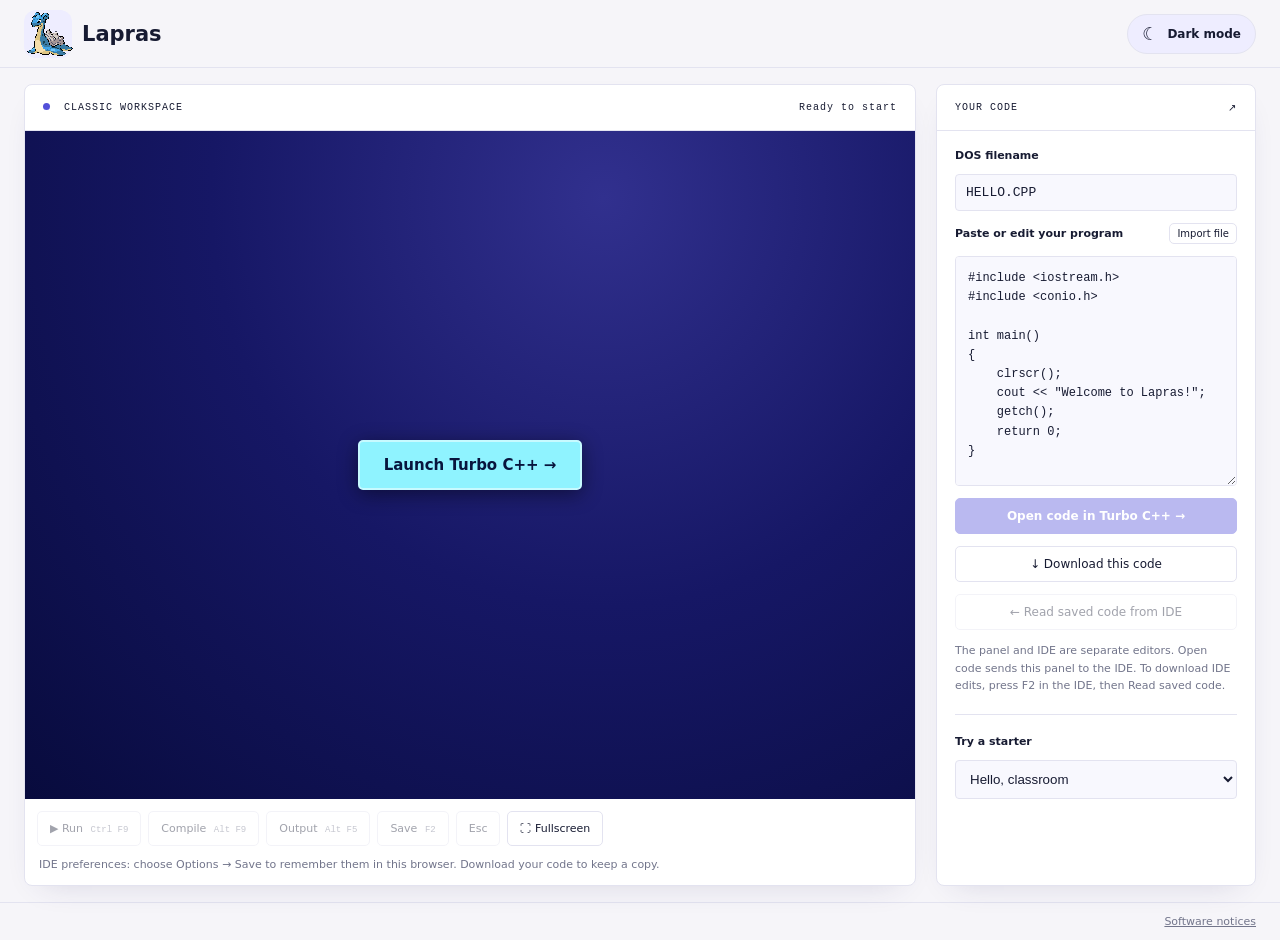
==== index.html @ 099b2145 "Initial Lapras app" ====
<!doctype html><html lang="en"><head><meta charset="utf-8"><meta name="viewport" content="width=device-width,initial-scale=1"><title>Lapras · C & C++ Lab</title><link rel="icon" type="image/png" href="assets/lapras.png"><meta name="color-scheme" content="light dark"><script>try{document.documentElement.dataset.theme=localStorage.getItem('turbo-classroom-theme')||(matchMedia('(prefers-color-scheme: dark)').matches?'dark':'light')}catch{document.documentElement.dataset.theme='light'}</script><link rel="stylesheet" href="lapras-ui-v9.css"></head><body>
<header><a class="brand" href="./"><span class="brand-sprite"><img src="assets/lapras.png" alt="Cute Lapras pixel sprite" width="80" height="80"></span><div>Lapras</div></a><button id="theme-toggle" class="theme-toggle" type="button" aria-label="Switch to dark theme" aria-pressed="false"><span id="theme-icon" aria-hidden="true">☾</span><span id="theme-label">Dark mode</span></button></header>
<main><div class="workspace"><section class="machine"><div class="panel-head"><span><i></i> CLASSIC WORKSPACE</span><span id="status" role="status">Ready to start</span></div><div id="screen"><canvas id="dos" tabindex="0" aria-label="Turbo C++ DOS workspace"></canvas><div id="launch"><button id="start" class="primary">Launch Turbo C++ →</button></div></div><div class="toolbar"><button data-keys="17,120" disabled>▶ Run <kbd>Ctrl F9</kbd></button><button data-keys="18,120" disabled>Compile <kbd>Alt F9</kbd></button><button data-keys="18,116" disabled>Output <kbd>Alt F5</kbd></button><button data-keys="113" disabled>Save <kbd>F2</kbd></button><button data-keys="27" disabled>Esc</button><button id="full">⛶ Fullscreen</button></div><div class="hint">IDE preferences: choose Options → Save to remember them in this browser. Download your code to keep a copy.</div></section>
<aside><div class="panel-head">YOUR CODE <span>↗</span></div><div class="aside-inner"><label for="filename">DOS filename</label><input id="filename" value="HELLO.CPP" maxlength="12" spellcheck="false"><div class="code-label"><label for="code">Paste or edit your program</label><button id="import">Import file</button></div><textarea id="code" spellcheck="false" aria-label="Program source code"></textarea><input id="file" type="file" accept=".c,.cpp,.h,.txt" hidden><button id="load" class="primary" disabled>Open code in Turbo C++ →</button><button id="download">↓ Download this code</button><button id="retrieve" disabled>← Read saved code from IDE</button><p class="note">The panel and IDE are separate editors. Open code sends this panel to the IDE. To download IDE edits, press F2 in the IDE, then Read saved code.</p><hr><label for="examples">Try a starter</label><select id="examples"><option value="hello">Hello, classroom</option><option value="input">Add two numbers</option><option value="graphics">Draw a circle · BGI</option></select></div></aside></div>
<p id="message" role="status"></p></main><footer><a href="notices.html">Software notices</a></footer><script src="js-dos.js"></script><script src="wdosbox.js"></script><script src="ide-settings.js?v=10"></script><script src="lapras-app-v11.js"></script></body></html>
---- lapras-ui-v9.css ----
:root{--ink:#18271f;--green:#275d45;--cream:#f3f4eb;--line:#d6ddcf}*{box-sizing:border-box}body{margin:0;background:var(--cream);color:var(--ink);font:15px system-ui,sans-serif}header{height:90px;border-bottom:1px solid var(--line);display:flex;align-items:center;justify-content:space-between;padding:0 5vw}.brand{display:flex;gap:14px;align-items:center;text-decoration:none;color:inherit;font-size:21px;font-weight:650}.brand b{background:var(--green);color:white;padding:10px;font:24px monospace}.brand b span{color:#d8ed89}small{display:block;font:10px monospace;letter-spacing:2px;margin-top:5px}.tag{font-size:12px;color:#697569}main{max-width:1500px;margin:auto;padding:40px 5vw}.intro{display:flex;justify-content:space-between;align-items:center;margin-bottom:32px}.eyebrow{font:11px monospace;letter-spacing:2px;color:var(--green)}h1{font-size:42px;letter-spacing:-1.8px;line-height:1.1;margin:15px 0}h1 span{color:#708170}.intro p:not(.eyebrow){color:#6c776b}.intro-note{display:grid;gap:12px;font:11px monospace;color:#7e897a;letter-spacing:2px}.workspace{display:grid;grid-template-columns:minmax(0,1fr) 320px;gap:20px}.machine,aside{border:1px solid var(--line);background:#fff;border-radius:8px;overflow:hidden}.panel-head{height:46px;padding:0 18px;display:flex;align-items:center;justify-content:space-between;font:10px monospace;letter-spacing:1px;border-bottom:1px solid var(--line)}i{display:inline-block;background:#70a579;width:7px;height:7px;border-radius:50%;margin-right:7px}#screen{position:relative;background:#000080;aspect-ratio:4/3;display:flex;align-items:center;justify-content:center}canvas{width:100%;height:100%;object-fit:contain;image-rendering:pixelated;outline:none}#launch{position:absolute;inset:0;display:flex;flex-direction:column;align-items:center;justify-content:center;background:linear-gradient(135deg,#000080,#111158);color:#fff;text-align:center}.retro{font:bold 54px monospace;color:#f2efa1;border:2px solid #a9aacb;padding:12px 24px;box-shadow:6px 6px #06063d}h2{font-size:22px;margin-top:26px}#launch p{color:#c4c6e1;font-size:13px;line-height:1.7;margin:0 15px 24px}button{font:12px system-ui;cursor:pointer;border:1px solid var(--line);border-radius:5px;padding:10px 12px;background:#fff;color:var(--ink)}button:hover{background:#edf2e7}button:disabled{opacity:.4;cursor:not-allowed}.primary{background:var(--green);color:#fff;border-color:var(--green);font-weight:600}.primary:hover{background:#174632}.toolbar{display:flex;flex-wrap:wrap;gap:7px;padding:12px}.toolbar button{font-size:11px}kbd{font:9px monospace;color:#7c8577;margin-left:4px}.hint{font-size:11px;color:#798273;padding:0 14px 14px}.aside-inner{padding:18px;display:grid;gap:12px}label{font-size:11px;font-weight:600}input,select{width:100%;padding:10px;border:1px solid var(--line);border-radius:4px;background:#fafbf6;color:var(--ink)}input{font:13px monospace}.code-label{display:flex;align-items:center;justify-content:space-between}.code-label button{padding:4px 7px;font-size:10px}textarea{resize:vertical;min-height:230px;width:100%;border:1px solid var(--line);background:#f7f9f2;padding:12px;font:12px/1.6 monospace;tab-size:4;border-radius:4px;color:#294534}.note{font-size:11px;line-height:1.6;color:#758070;margin:0}hr{width:100%;border:0;border-top:1px solid var(--line)}.guide{display:grid;grid-template-columns:repeat(3,1fr);gap:35px;margin:32px 0}.guide span{font:12px monospace;color:#779270}.guide h3{font-size:14px;margin:10px 0}.guide p{font-size:12px;color:#758070;line-height:1.7;max-width:290px}footer{border-top:1px solid var(--line);padding:24px 5vw;display:flex;justify-content:space-between;font-size:11px;color:#758070}footer a{color:inherit}#message{font-size:13px;color:var(--green)}.machine:fullscreen{background:white;display:flex;flex-direction:column}.machine:fullscreen #screen{flex:1;min-height:0;aspect-ratio:auto}.machine:fullscreen canvas{height:100%;width:auto;max-width:100%}@media(max-width:950px){.workspace{grid-template-columns:1fr}.intro-note,.tag{display:none}h1{font-size:34px}.guide{gap:18px}footer span:last-child{display:none}}@media(max-width:550px){main{padding:24px 14px}header{padding:0 16px}.guide{grid-template-columns:1fr;gap:12px}.guide p{max-width:none}#screen{min-height:280px}}

/* Match the canvas element to its actual image, so DOS mouse coordinates include the entire screen. */
#screen canvas{flex:none;object-fit:fill;max-width:100%;max-height:100%;cursor:default}
.machine:fullscreen #screen canvas{flex:none}

/* Nimbus-inspired blue-violet palettes. */
:root{color-scheme:light;--cream:#f6f5f9;--ink:#171b32;--green:#5350d9;--line:#e3e3f0;--panel:#ffffff;--muted:#72758b;--soft:#eeedff;--field:#f8f8fe;--accent-ink:#ffffff;--logo:#4c45c9;--brand-detail:#c9d6ff;--shadow:0 12px 32px -18px rgba(45,38,100,.2)}
:root[data-theme="dark"]{color-scheme:dark;--cream:#13131d;--ink:#e9eaff;--green:#a9a5ff;--line:#2c2c42;--panel:#1b1b2a;--muted:#a3a4bf;--soft:#2c2948;--field:#171725;--accent-ink:#17132c;--logo:#6760db;--brand-detail:#dae5ff;--shadow:0 12px 32px -18px rgba(0,0,0,.8)}
body{background:var(--cream);color:var(--ink)}.brand b{background:var(--logo);color:#fff;border-radius:5px}.brand b span{color:var(--brand-detail)}.machine,aside{background:var(--panel);box-shadow:var(--shadow)}.intro p:not(.eyebrow),.intro-note,.hint,.note,footer{color:var(--muted)}h1 span{color:var(--green)}button{background:var(--panel);color:var(--ink)}button:hover{background:var(--soft)}button:focus-visible,input:focus-visible,textarea:focus-visible,select:focus-visible{outline:2px solid var(--green);outline-offset:3px}.primary{background:var(--green);border-color:var(--green);color:var(--accent-ink)}.primary:hover{background:var(--green);filter:brightness(.92)}input,select,textarea{background:var(--field);color:var(--ink)}kbd{color:var(--muted)}i{background:var(--green)}#launch{background:radial-gradient(ellipse at 65% 10%,#31308e 0%,#161765 48%,#080b3d 100%)}.retro{color:#d5ddff;border-color:#8584d0;box-shadow:6px 6px #080a33}#launch h2{color:#f1f0ff}#launch p{color:#c4c6e7}#launch .primary{background:#7770ee;color:#fff;border-color:#8c85ff}.theme-toggle{display:flex;align-items:center;gap:9px;padding:10px 14px;border-radius:22px;font-size:12px;font-weight:600;background:var(--soft);border-color:var(--line)}#theme-icon{font-size:18px;line-height:1}.machine:fullscreen{background:var(--panel)}#message:empty{display:none}#message{margin:20px 0 0;min-height:1em}footer{margin-top:12px}@media(max-width:550px){.brand{font-size:17px}.brand b{font-size:22px;padding:8px}.brand small{font-size:8px;letter-spacing:1px}.theme-toggle{padding:9px 11px}.intro{margin-bottom:24px}}

.brand-sprite{width:64px;height:64px;display:flex;align-items:center;justify-content:center;flex:none;border-radius:12px;background:var(--soft)}.brand-sprite img{width:80px;height:80px;max-width:none;image-rendering:pixelated;object-fit:contain}@media(max-width:550px){.brand-sprite{width:52px;height:52px}.brand-sprite img{width:68px;height:68px}}

/* Compact workspace-first layout. */
header{height:68px;padding:0 24px}.brand{gap:10px}.brand-sprite{width:48px;height:48px}.brand-sprite img{width:64px;height:64px}main{max-width:1600px;padding:16px 24px}footer{padding:12px 24px;justify-content:flex-end;margin-top:0}#launch .primary{background:#f5df73;color:#171c45;border:1px solid #ffeb96;font-size:15px;padding:14px 24px;box-shadow:0 4px 16px #050b3b66}#launch .primary:hover{background:#ffed99;filter:none}#launch .primary:focus-visible{outline:3px solid #fff;outline-offset:5px}#launch .primary:disabled{opacity:.8}#screen{aspect-ratio:4/3;max-height:calc(100dvh - 220px);min-height:280px}.machine:fullscreen #screen{max-height:none}@media(max-width:550px){header{height:64px;padding:0 14px}main{padding:12px 14px}.brand-sprite{width:42px;height:42px}.brand-sprite img{width:56px;height:56px}#screen{max-height:none}}

#launch #start{background:#8ff3ff;color:#08153d;border:2px solid #c7faff;box-shadow:0 4px 20px #0007;font-weight:750}#launch #start:hover{background:#c7faff;filter:none}#launch #start:focus-visible{outline:3px solid #fff;outline-offset:5px}
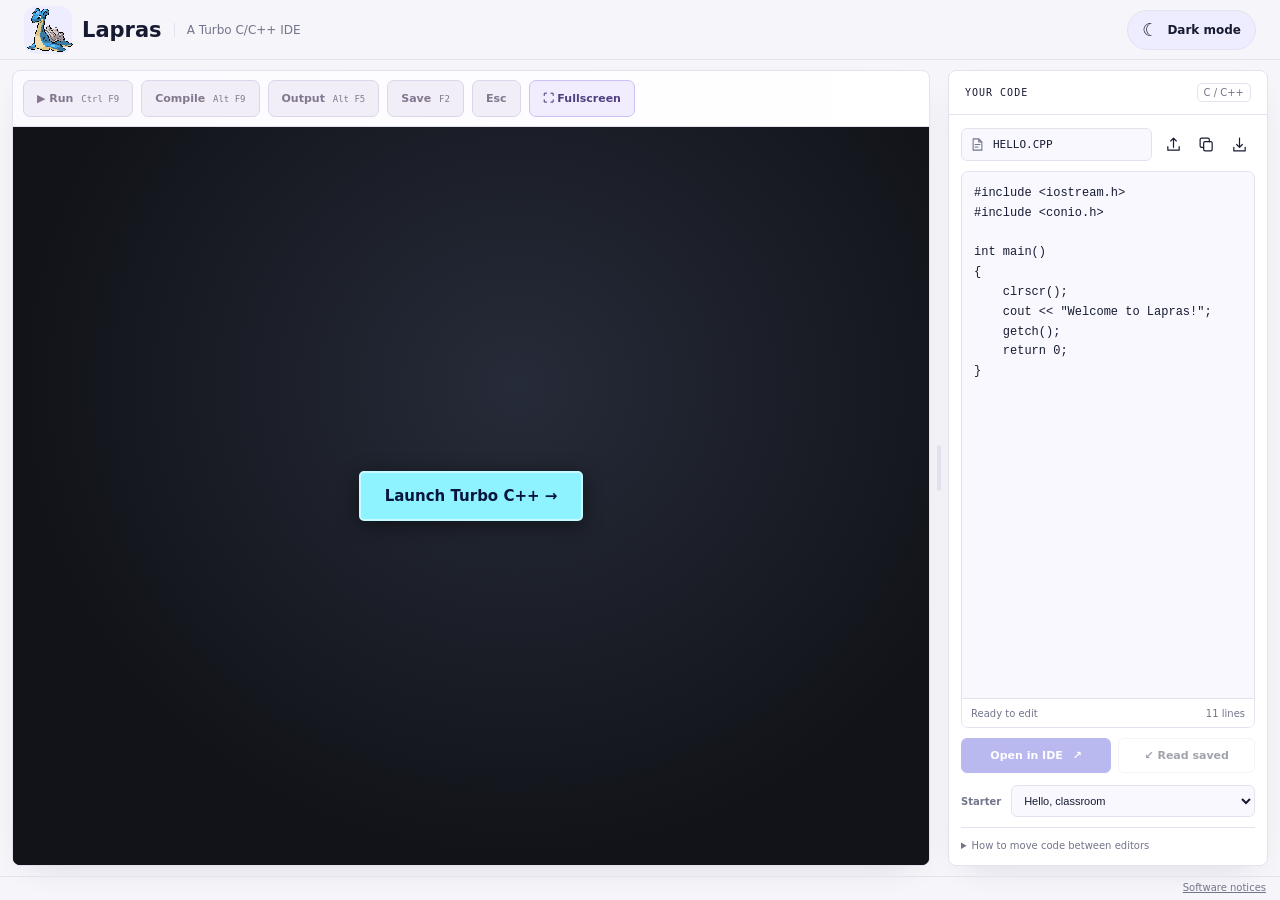
==== commit ba066661: "Update Lapras interface and fix Ctrl+F9 execution Apply the approved Lavender controls, compact code" ====
--- a/index.html
+++ b/index.html
@@ -1,5 +1,14 @@
-<!doctype html><html lang="en"><head><meta charset="utf-8"><meta name="viewport" content="width=device-width,initial-scale=1"><title>Lapras · C & C++ Lab</title><link rel="icon" type="image/png" href="assets/lapras.png"><meta name="color-scheme" content="light dark"><script>try{document.documentElement.dataset.theme=localStorage.getItem('turbo-classroom-theme')||(matchMedia('(prefers-color-scheme: dark)').matches?'dark':'light')}catch{document.documentElement.dataset.theme='light'}</script><link rel="stylesheet" href="lapras-ui-v9.css"></head><body>
-<header><a class="brand" href="./"><span class="brand-sprite"><img src="assets/lapras.png" alt="Cute Lapras pixel sprite" width="80" height="80"></span><div>Lapras</div></a><button id="theme-toggle" class="theme-toggle" type="button" aria-label="Switch to dark theme" aria-pressed="false"><span id="theme-icon" aria-hidden="true">☾</span><span id="theme-label">Dark mode</span></button></header>
-<main><div class="workspace"><section class="machine"><div class="panel-head"><span><i></i> CLASSIC WORKSPACE</span><span id="status" role="status">Ready to start</span></div><div id="screen"><canvas id="dos" tabindex="0" aria-label="Turbo C++ DOS workspace"></canvas><div id="launch"><button id="start" class="primary">Launch Turbo C++ →</button></div></div><div class="toolbar"><button data-keys="17,120" disabled>▶ Run <kbd>Ctrl F9</kbd></button><button data-keys="18,120" disabled>Compile <kbd>Alt F9</kbd></button><button data-keys="18,116" disabled>Output <kbd>Alt F5</kbd></button><button data-keys="113" disabled>Save <kbd>F2</kbd></button><button data-keys="27" disabled>Esc</button><button id="full">⛶ Fullscreen</button></div><div class="hint">IDE preferences: choose Options → Save to remember them in this browser. Download your code to keep a copy.</div></section>
-<aside><div class="panel-head">YOUR CODE <span>↗</span></div><div class="aside-inner"><label for="filename">DOS filename</label><input id="filename" value="HELLO.CPP" maxlength="12" spellcheck="false"><div class="code-label"><label for="code">Paste or edit your program</label><button id="import">Import file</button></div><textarea id="code" spellcheck="false" aria-label="Program source code"></textarea><input id="file" type="file" accept=".c,.cpp,.h,.txt" hidden><button id="load" class="primary" disabled>Open code in Turbo C++ →</button><button id="download">↓ Download this code</button><button id="retrieve" disabled>← Read saved code from IDE</button><p class="note">The panel and IDE are separate editors. Open code sends this panel to the IDE. To download IDE edits, press F2 in the IDE, then Read saved code.</p><hr><label for="examples">Try a starter</label><select id="examples"><option value="hello">Hello, classroom</option><option value="input">Add two numbers</option><option value="graphics">Draw a circle · BGI</option></select></div></aside></div>
-<p id="message" role="status"></p></main><footer><a href="notices.html">Software notices</a></footer><script src="js-dos.js"></script><script src="wdosbox.js"></script><script src="ide-settings.js?v=10"></script><script src="lapras-app-v11.js"></script></body></html>
+<!doctype html><html lang="en"><head><meta charset="utf-8"><meta name="viewport" content="width=device-width,initial-scale=1"><title>Turbo C/C++ IDE</title><link rel="icon" type="image/png" href="assets/lapras.png"><meta name="color-scheme" content="light dark"><script>try{document.documentElement.dataset.theme=localStorage.getItem('turbo-classroom-theme')||(matchMedia('(prefers-color-scheme: dark)').matches?'dark':'light')}catch{document.documentElement.dataset.theme='light'}</script><link rel="stylesheet" href="lapras-ui-v20.css"></head><body>
+<header><a class="brand" href="./"><span class="brand-sprite"><img src="assets/lapras.png" alt="Cute Lapras pixel sprite" width="80" height="80"></span><div class="brand-text">Lapras<span class="brand-description">A Turbo C/C++ IDE</span></div></a><button id="theme-toggle" class="theme-toggle" type="button" aria-label="Switch to dark theme" aria-pressed="false"><span id="theme-icon" aria-hidden="true">☾</span><span id="theme-label">Dark mode</span></button></header>
+<main><div class="workspace"><section class="machine"><div class="toolbar"><button data-keys="17,120" disabled>▶ Run <kbd>Ctrl F9</kbd></button><button data-keys="18,120" disabled>Compile <kbd>Alt F9</kbd></button><button data-keys="18,116" disabled>Output <kbd>Alt F5</kbd></button><button data-keys="113" disabled>Save <kbd>F2</kbd></button><button data-keys="27" disabled>Esc</button><button id="full">⛶ Fullscreen</button></div><span id="status" class="sr-only" role="status">Ready to start</span><div id="screen"><canvas id="dos" tabindex="0" aria-label="Turbo C++ DOS workspace"></canvas><div id="launch"><button id="start" class="primary">Launch Turbo C++ →</button></div></div></section>
+<div id="panel-divider" role="separator" aria-label="Resize code panel" aria-orientation="vertical" aria-valuemin="260" aria-valuemax="680" aria-valuenow="320" tabindex="0" title="Drag to resize · arrow keys to adjust · double-click to reset"><span></span></div><aside class="code-panel" aria-label="Code editor panel">
+<div class="panel-head"><span>YOUR CODE</span><span class="panel-badge">C / C++</span></div>
+<div class="aside-inner">
+<div class="file-bar"><div class="file-name"><svg viewBox="0 0 24 24" fill="none" stroke="currentColor" stroke-width="1.7" stroke-linecap="round" stroke-linejoin="round" aria-hidden="true"><path d="M14 3H5v18h14V8zM14 3v5h5M8 12h8m-8 4h5"/></svg><label class="sr-only" for="filename">DOS filename</label><input id="filename" value="HELLO.CPP" maxlength="12" spellcheck="false" title="DOS filename (up to 8 characters plus extension)"></div><div class="file-tools" role="group" aria-label="File actions"><button id="import" class="icon-button" title="Import code file" aria-label="Import code file"><svg viewBox="0 0 24 24" fill="none" stroke="currentColor" stroke-width="1.7" stroke-linecap="round" stroke-linejoin="round" aria-hidden="true"><path d="M12 16V3m-4 4 4-4 4 4M4 15v5h16v-5"/></svg></button><button id="copy" class="icon-button" type="button" title="Copy code" aria-label="Copy code"><svg viewBox="0 0 24 24" fill="none" stroke="currentColor" stroke-width="1.7" stroke-linecap="round" stroke-linejoin="round" aria-hidden="true"><rect x="8" y="8" width="12" height="13" rx="2"/><path d="M16 8V5a2 2 0 0 0-2-2H5a2 2 0 0 0-2 2v9a2 2 0 0 0 2 2h3"/></svg></button><button id="download" class="icon-button" title="Download code" aria-label="Download code"><svg viewBox="0 0 24 24" fill="none" stroke="currentColor" stroke-width="1.7" stroke-linecap="round" stroke-linejoin="round" aria-hidden="true"><path d="M12 3v13m-4-4 4 4 4-4M4 16v5h16v-5"/></svg></button></div></div>
+<div class="editor-shell"><label class="sr-only" for="code">Program source code</label><textarea id="code" spellcheck="false" aria-label="Program source code"></textarea><div class="editor-status"><span id="copy-status" role="status" aria-live="polite">Ready to edit</span><span id="line-count">1 line</span></div></div>
+<input id="file" type="file" accept=".c,.cpp,.h,.txt" hidden>
+<div class="transfer-actions"><button id="load" class="primary" title="Open panel code in Turbo C++" disabled>Open in IDE <span aria-hidden="true">↗</span></button><button id="retrieve" title="Read the file saved with F2 in Turbo C++" disabled><span aria-hidden="true">↙</span> Read saved</button></div>
+<div class="starter-row"><label for="examples">Starter</label><select id="examples"><option value="hello">Hello, classroom</option><option value="input">Add two numbers</option><option value="graphics">Draw a circle · BGI</option></select></div>
+<details class="editor-help"><summary>How to move code between editors</summary><p><b>Panel → IDE:</b> choose Open in IDE.<br><b>IDE → panel:</b> press F2 in Turbo C++, then Read saved. Use the same filename above. Copy and download use the code in this panel.</p></details>
+</div></aside></div>
+<p id="message" class="sr-only" role="status"></p></main><footer><a href="notices.html">Software notices</a></footer><script src="js-dos.js"></script><script src="wdosbox.js"></script><script src="ide-settings.js?v=10"></script><script src="lapras-app-v21.js"></script></body></html>
--- a/lapras-ui-v20.css
+++ b/lapras-ui-v20.css
@@ -0,0 +1,56 @@
+:root{--ink:#18271f;--green:#275d45;--cream:#f3f4eb;--line:#d6ddcf}*{box-sizing:border-box}body{margin:0;background:var(--cream);color:var(--ink);font:15px system-ui,sans-serif}header{height:90px;border-bottom:1px solid var(--line);display:flex;align-items:center;justify-content:space-between;padding:0 5vw}.brand{display:flex;gap:14px;align-items:center;text-decoration:none;color:inherit;font-size:21px;font-weight:650}.brand b{background:var(--green);color:white;padding:10px;font:24px monospace}.brand b span{color:#d8ed89}small{display:block;font:10px monospace;letter-spacing:2px;margin-top:5px}.tag{font-size:12px;color:#697569}main{max-width:1500px;margin:auto;padding:40px 5vw}.intro{display:flex;justify-content:space-between;align-items:center;margin-bottom:32px}.eyebrow{font:11px monospace;letter-spacing:2px;color:var(--green)}h1{font-size:42px;letter-spacing:-1.8px;line-height:1.1;margin:15px 0}h1 span{color:#708170}.intro p:not(.eyebrow){color:#6c776b}.intro-note{display:grid;gap:12px;font:11px monospace;color:#7e897a;letter-spacing:2px}.workspace{display:grid;grid-template-columns:minmax(0,1fr) 320px;gap:20px}.machine,aside{border:1px solid var(--line);background:#fff;border-radius:8px;overflow:hidden}.panel-head{height:46px;padding:0 18px;display:flex;align-items:center;justify-content:space-between;font:10px monospace;letter-spacing:1px;border-bottom:1px solid var(--line)}i{display:inline-block;background:#70a579;width:7px;height:7px;border-radius:50%;margin-right:7px}#screen{position:relative;background:#000080;aspect-ratio:4/3;display:flex;align-items:center;justify-content:center}canvas{width:100%;height:100%;object-fit:contain;image-rendering:pixelated;outline:none}#launch{position:absolute;inset:0;display:flex;flex-direction:column;align-items:center;justify-content:center;background:linear-gradient(135deg,#000080,#111158);color:#fff;text-align:center}.retro{font:bold 54px monospace;color:#f2efa1;border:2px solid #a9aacb;padding:12px 24px;box-shadow:6px 6px #06063d}h2{font-size:22px;margin-top:26px}#launch p{color:#c4c6e1;font-size:13px;line-height:1.7;margin:0 15px 24px}button{font:12px system-ui;cursor:pointer;border:1px solid var(--line);border-radius:5px;padding:10px 12px;background:#fff;color:var(--ink)}button:hover{background:#edf2e7}button:disabled{opacity:.4;cursor:not-allowed}.primary{background:var(--green);color:#fff;border-color:var(--green);font-weight:600}.primary:hover{background:#174632}.toolbar{display:flex;flex-wrap:wrap;gap:7px;padding:12px}.toolbar button{font-size:11px}kbd{font:9px monospace;color:#7c8577;margin-left:4px}.hint{font-size:11px;color:#798273;padding:0 14px 14px}.aside-inner{padding:18px;display:grid;gap:12px}label{font-size:11px;font-weight:600}input,select{width:100%;padding:10px;border:1px solid var(--line);border-radius:4px;background:#fafbf6;color:var(--ink)}input{font:13px monospace}.code-label{display:flex;align-items:center;justify-content:space-between}.code-label button{padding:4px 7px;font-size:10px}textarea{resize:vertical;min-height:230px;width:100%;border:1px solid var(--line);background:#f7f9f2;padding:12px;font:12px/1.6 monospace;tab-size:4;border-radius:4px;color:#294534}.note{font-size:11px;line-height:1.6;color:#758070;margin:0}hr{width:100%;border:0;border-top:1px solid var(--line)}.guide{display:grid;grid-template-columns:repeat(3,1fr);gap:35px;margin:32px 0}.guide span{font:12px monospace;color:#779270}.guide h3{font-size:14px;margin:10px 0}.guide p{font-size:12px;color:#758070;line-height:1.7;max-width:290px}footer{border-top:1px solid var(--line);padding:24px 5vw;display:flex;justify-content:space-between;font-size:11px;color:#758070}footer a{color:inherit}#message{font-size:13px;color:var(--green)}.machine:fullscreen{background:white;display:flex;flex-direction:column}.machine:fullscreen #screen{flex:1;min-height:0;aspect-ratio:auto}.machine:fullscreen canvas{height:100%;width:auto;max-width:100%}@media(max-width:950px){.workspace{grid-template-columns:1fr}.intro-note,.tag{display:none}h1{font-size:34px}.guide{gap:18px}footer span:last-child{display:none}}@media(max-width:550px){main{padding:24px 14px}header{padding:0 16px}.guide{grid-template-columns:1fr;gap:12px}.guide p{max-width:none}#screen{min-height:280px}}
+
+/* Match the canvas element to its actual image, so DOS mouse coordinates include the entire screen. */
+#screen canvas{flex:none;object-fit:fill;max-width:100%;max-height:100%;cursor:default}
+.machine:fullscreen #screen canvas{flex:none}
+
+/* Nimbus-inspired blue-violet palettes. */
+:root{color-scheme:light;--cream:#f6f5f9;--ink:#171b32;--green:#5350d9;--line:#e3e3f0;--panel:#ffffff;--muted:#72758b;--soft:#eeedff;--field:#f8f8fe;--accent-ink:#ffffff;--logo:#4c45c9;--brand-detail:#c9d6ff;--shadow:0 12px 32px -18px rgba(45,38,100,.2)}
+:root[data-theme="dark"]{color-scheme:dark;--cream:#13131d;--ink:#e9eaff;--green:#a9a5ff;--line:#2c2c42;--panel:#1b1b2a;--muted:#a3a4bf;--soft:#2c2948;--field:#171725;--accent-ink:#17132c;--logo:#6760db;--brand-detail:#dae5ff;--shadow:0 12px 32px -18px rgba(0,0,0,.8)}
+body{background:var(--cream);color:var(--ink)}.brand b{background:var(--logo);color:#fff;border-radius:5px}.brand b span{color:var(--brand-detail)}.machine,aside{background:var(--panel);box-shadow:var(--shadow)}.intro p:not(.eyebrow),.intro-note,.hint,.note,footer{color:var(--muted)}h1 span{color:var(--green)}button{background:var(--panel);color:var(--ink)}button:hover{background:var(--soft)}button:focus-visible,input:focus-visible,textarea:focus-visible,select:focus-visible{outline:2px solid var(--green);outline-offset:3px}.primary{background:var(--green);border-color:var(--green);color:var(--accent-ink)}.primary:hover{background:var(--green);filter:brightness(.92)}input,select,textarea{background:var(--field);color:var(--ink)}kbd{color:var(--muted)}i{background:var(--green)}#launch{background:radial-gradient(ellipse at 65% 10%,#31308e 0%,#161765 48%,#080b3d 100%)}.retro{color:#d5ddff;border-color:#8584d0;box-shadow:6px 6px #080a33}#launch h2{color:#f1f0ff}#launch p{color:#c4c6e7}#launch .primary{background:#7770ee;color:#fff;border-color:#8c85ff}.theme-toggle{display:flex;align-items:center;gap:9px;padding:10px 14px;border-radius:22px;font-size:12px;font-weight:600;background:var(--soft);border-color:var(--line)}#theme-icon{font-size:18px;line-height:1}.machine:fullscreen{background:var(--panel)}#message:empty{display:none}#message{margin:20px 0 0;min-height:1em}footer{margin-top:12px}@media(max-width:550px){.brand{font-size:17px}.brand b{font-size:22px;padding:8px}.brand small{font-size:8px;letter-spacing:1px}.theme-toggle{padding:9px 11px}.intro{margin-bottom:24px}}
+
+.brand-sprite{width:64px;height:64px;display:flex;align-items:center;justify-content:center;flex:none;border-radius:12px;background:var(--soft)}.brand-sprite img{width:80px;height:80px;max-width:none;image-rendering:pixelated;object-fit:contain}@media(max-width:550px){.brand-sprite{width:52px;height:52px}.brand-sprite img{width:68px;height:68px}}
+
+/* Compact workspace-first layout. */
+header{height:68px;padding:0 24px}.brand{gap:10px}.brand-sprite{width:48px;height:48px}.brand-sprite img{width:64px;height:64px}main{max-width:1600px;padding:16px 24px}footer{padding:12px 24px;justify-content:flex-end;margin-top:0}#launch .primary{background:#f5df73;color:#171c45;border:1px solid #ffeb96;font-size:15px;padding:14px 24px;box-shadow:0 4px 16px #050b3b66}#launch .primary:hover{background:#ffed99;filter:none}#launch .primary:focus-visible{outline:3px solid #fff;outline-offset:5px}#launch .primary:disabled{opacity:.8}#screen{aspect-ratio:4/3;max-height:calc(100dvh - 220px);min-height:280px}.machine:fullscreen #screen{max-height:none}@media(max-width:550px){header{height:64px;padding:0 14px}main{padding:12px 14px}.brand-sprite{width:42px;height:42px}.brand-sprite img{width:56px;height:56px}#screen{max-height:none}}
+
+#launch #start{background:#8ff3ff;color:#08153d;border:2px solid #c7faff;box-shadow:0 4px 20px #0007;font-weight:750}#launch #start:hover{background:#c7faff;filter:none}#launch #start:focus-visible{outline:3px solid #fff;outline-offset:5px}
+
+/* Fullscreen uses only the DOS surface; scale both axes together. */
+#screen:fullscreen{width:100vw;height:100dvh;min-height:0;max-height:none;aspect-ratio:auto;background:#000;display:flex;align-items:center;justify-content:center}
+#screen:fullscreen canvas{flex:none;max-width:100%;max-height:100%;object-fit:contain}
+
+/* Compact code workbench. */
+.code-panel{align-self:start}.code-panel .panel-head{height:44px;padding:0 16px}.panel-badge{font:10px system-ui;letter-spacing:0;color:var(--muted);border:1px solid var(--line);border-radius:5px;padding:3px 6px}.code-panel .aside-inner{padding:12px;gap:10px}.file-bar{display:flex;align-items:center;gap:6px;min-width:0}.file-name{display:flex;align-items:center;gap:6px;min-width:0;flex:1;border:1px solid var(--line);border-radius:6px;background:var(--field);padding-left:8px}.file-name>svg{width:15px;height:15px;flex:none;color:var(--muted)}.file-name input{min-width:0;border:0;background:none;padding:9px 2px;font:11px monospace;width:100%;border-radius:5px}.file-tools{display:flex;gap:2px}.icon-button{display:flex;align-items:center;justify-content:center;width:31px;height:34px;padding:6px;border-color:transparent;border-radius:6px;background:transparent}.icon-button svg{width:17px;height:17px}.icon-button:hover{background:var(--soft);border-color:var(--line)}.editor-shell{border:1px solid var(--line);border-radius:7px;overflow:hidden;background:var(--field)}.editor-shell:focus-within{border-color:var(--green);box-shadow:0 0 0 2px color-mix(in srgb,var(--green) 15%,transparent)}.code-panel textarea{display:block;min-height:300px;height:clamp(300px,43vh,500px);padding:12px;border:0;border-radius:0;outline:none;resize:vertical;font:12px/1.65 Consolas,'Courier New',monospace;background:transparent;scrollbar-width:thin;scrollbar-color:var(--line) transparent}.code-panel textarea:focus-visible{outline:none}.editor-status{min-height:29px;display:flex;justify-content:space-between;gap:8px;align-items:center;padding:5px 9px;border-top:1px solid var(--line);font:10px system-ui;color:var(--muted);background:var(--panel)}#copy-status{overflow:hidden;text-overflow:ellipsis}#line-count{white-space:nowrap;margin-left:auto}.transfer-actions{display:grid;grid-template-columns:1.1fr 1fr;gap:7px}.transfer-actions button{padding:10px 6px;font-size:11px;font-weight:600;white-space:nowrap;border-radius:6px}.transfer-actions .primary{display:flex;justify-content:center;gap:10px;align-items:center}.starter-row{display:flex;align-items:center;gap:10px;padding-top:2px}.starter-row label{font-size:10px;color:var(--muted)}.starter-row select{min-width:0;flex:1;padding:8px;font-size:11px;border-radius:6px}.editor-help{border-top:1px solid var(--line);padding-top:10px;color:var(--muted);font-size:10px}.editor-help summary{cursor:pointer;line-height:1.5}.editor-help p{font-size:11px;line-height:1.7;margin:8px 0 2px}.sr-only{position:absolute;width:1px;height:1px;padding:0;margin:-1px;overflow:hidden;clip:rect(0,0,0,0);white-space:nowrap;border:0}@media(max-width:950px){.code-panel textarea{height:320px}}@media(prefers-reduced-motion:no-preference){.icon-button,.transfer-actions button{transition:background .15s,border-color .15s}}
+
+/* Adjustable workbench and luminous DOS controls. */
+.workspace>.machine,.workspace>.code-panel{min-width:0}
+#panel-divider{display:none}
+@media(min-width:951px){.workspace{grid-template-columns:minmax(0,1fr) 18px var(--code-panel-width,320px);gap:0}#panel-divider{display:flex;align-self:stretch;align-items:center;justify-content:center;cursor:col-resize;touch-action:none;outline:none;min-height:120px}#panel-divider span{display:block;width:4px;height:46px;background:var(--line);border-radius:8px;transition:background .15s,box-shadow .15s}#panel-divider:hover span,#panel-divider:focus-visible span,.is-resizing #panel-divider span{background:#31cfff;box-shadow:0 0 12px #2dcfff66}#panel-divider:focus-visible{border-radius:6px;background:var(--soft)}}
+.is-resizing,.is-resizing *{cursor:col-resize!important;user-select:none!important}
+.toolbar{gap:8px;padding:12px;align-items:center;background:linear-gradient(90deg,#04bfff08,transparent)}
+.toolbar button{background:#eafaff;color:#075274;border:1px solid #22abd6;border-radius:7px;padding:11px 13px;box-shadow:inset 0 0 10px #16c6ff0a,0 0 7px #00bfff10;font-weight:600;transition:background .15s,box-shadow .15s,border-color .15s}
+.toolbar button kbd{color:#28758b}.toolbar button:not(:disabled):hover{background:#d0f4ff;border-color:#009dd5;box-shadow:0 0 13px #00c4ff42,inset 0 0 12px #22cfff18}.toolbar button:focus-visible{outline:2px solid #00a7dd;outline-offset:3px}.toolbar button:disabled{opacity:1;color:#6e929e;border-color:#9bc9d5;background:#eaf6fa;box-shadow:none}.toolbar button:disabled kbd{color:#789ba6}.toolbar button[data-keys="17,120"]:not(:disabled){background:#1bc9f5;border-color:#10b5e4;color:#063348;box-shadow:0 0 14px #00c4ff35}.toolbar button[data-keys="17,120"]:not(:disabled) kbd{color:#06506a}
+[data-theme="dark"] .toolbar button{background:#082536;color:#90e8ff;border-color:#188db4;box-shadow:inset 0 0 12px #00c3ff0b,0 0 8px #00c3ff16}[data-theme="dark"] .toolbar button kbd{color:#62b7d1}[data-theme="dark"] .toolbar button:not(:disabled):hover{background:#0a3850;border-color:#4bdfff;box-shadow:0 0 15px #00c9ff50}[data-theme="dark"] .toolbar button:disabled{background:#101e2a;color:#688c9e;border-color:#274b60;box-shadow:none}[data-theme="dark"] .toolbar button:disabled kbd{color:#58798a}[data-theme="dark"] .toolbar button[data-keys="17,120"]:not(:disabled){background:#073b50;color:#9cf2ff;border-color:#36d6ff;box-shadow:0 0 13px #00cfff35}[data-theme="dark"] .toolbar button[data-keys="17,120"]:not(:disabled) kbd{color:#78cde1}
+#message.sr-only{position:absolute!important;margin:-1px!important;min-height:0!important}
+@media(prefers-reduced-motion:reduce){.toolbar button,#panel-divider span{transition:none}}
+
+/* Use the viewport for the workbench; keep DOS pixels proportional. */
+body{min-height:100dvh}header{height:60px;flex-shrink:0}main{width:100%;max-width:none;margin:0;padding:10px 12px}footer{padding:5px 14px;font-size:10px;min-height:24px;flex-shrink:0}.machine{display:flex;flex-direction:column;min-width:0}.machine>.toolbar{order:0;flex-shrink:0;padding:9px 10px;border-bottom:1px solid var(--line)}.machine>#screen{order:1;width:100%;aspect-ratio:auto;max-height:none;min-height:0;background:#111318;flex:1;overflow:hidden}#screen canvas{display:block;object-fit:contain}#screen:fullscreen{background:#111318}#launch{background:radial-gradient(ellipse at 55% 35%,#262b39,#111318 70%)}
+@media(min-width:951px){body{height:100dvh;display:flex;flex-direction:column;overflow:hidden}main{flex:1;min-height:0;display:flex;flex-direction:column}.workspace{flex:1;min-height:0;height:100%;align-items:stretch}.code-panel{align-self:stretch;display:flex;flex-direction:column;min-height:0}.code-panel>.panel-head{flex-shrink:0}.code-panel .aside-inner{display:flex;flex-direction:column;flex:1;min-height:0;overflow:auto}.code-panel .file-bar,.code-panel .transfer-actions,.code-panel .starter-row,.code-panel .editor-help{flex-shrink:0}.code-panel .editor-shell{flex:1;min-height:160px;display:flex;flex-direction:column}.code-panel textarea{flex:1;min-height:100px;height:auto;resize:none}.editor-status{flex-shrink:0}}
+@media(max-width:950px){.machine>#screen{height:clamp(320px,65dvh,800px);flex:none}.workspace{gap:12px}.code-panel textarea{height:340px}.machine>.toolbar{flex-wrap:wrap}}
+
+.brand-text{display:flex;align-items:center;gap:12px}.brand-description{font:12px system-ui,sans-serif;font-weight:400;color:var(--muted);padding-left:12px;border-left:1px solid var(--line);white-space:nowrap}@media(max-width:550px){.brand-text{display:block;line-height:1.15}.brand-description{display:block;font-size:10px;padding:0;border:0;margin-top:4px}.brand{gap:8px}}
+
+/* Lavender controls selected from the palette preview. */
+.machine .toolbar{--control-fill:#f1edff;--control-edge:#cec0f5;--control-text:#514080;--control-muted:#736390;--control-hover:#e8e0ff;--control-disabled:#f1eef7;--control-disabled-text:#82778f;--control-disabled-edge:#ddd5e9;background:linear-gradient(90deg,#b5a3ff0d,transparent)}
+[data-theme="dark"] .machine .toolbar{--control-fill:#2b2542;--control-edge:#51456f;--control-text:#e1d6ff;--control-muted:#b6a5d4;--control-hover:#392f54;--control-disabled:#242031;--control-disabled-text:#a095b2;--control-disabled-edge:#42384f}
+.machine .toolbar button{background:var(--control-fill);color:var(--control-text);border-color:var(--control-edge);box-shadow:none}
+.machine .toolbar button kbd{color:var(--control-muted)}
+.machine .toolbar button:not(:disabled):hover{background:var(--control-hover);border-color:#9c84df;box-shadow:0 0 0 2px #b5a3ff20}
+.machine .toolbar button:focus-visible{outline:2px solid #9c84df;outline-offset:3px}
+.machine .toolbar button:disabled{background:var(--control-disabled);color:var(--control-disabled-text);border-color:var(--control-disabled-edge);box-shadow:none}
+.machine .toolbar button:disabled kbd{color:var(--control-disabled-text)}
+.machine .toolbar button[data-keys="17,120"]:not(:disabled){background:#b5a3ff;color:#231a40;border-color:#b5a3ff;box-shadow:none}
+.machine .toolbar button[data-keys="17,120"]:not(:disabled) kbd{color:#42345f}
+.machine .toolbar button[data-keys="17,120"]:not(:disabled):hover{background:#c4b5ff;border-color:#c4b5ff;box-shadow:0 0 0 2px #b5a3ff26}
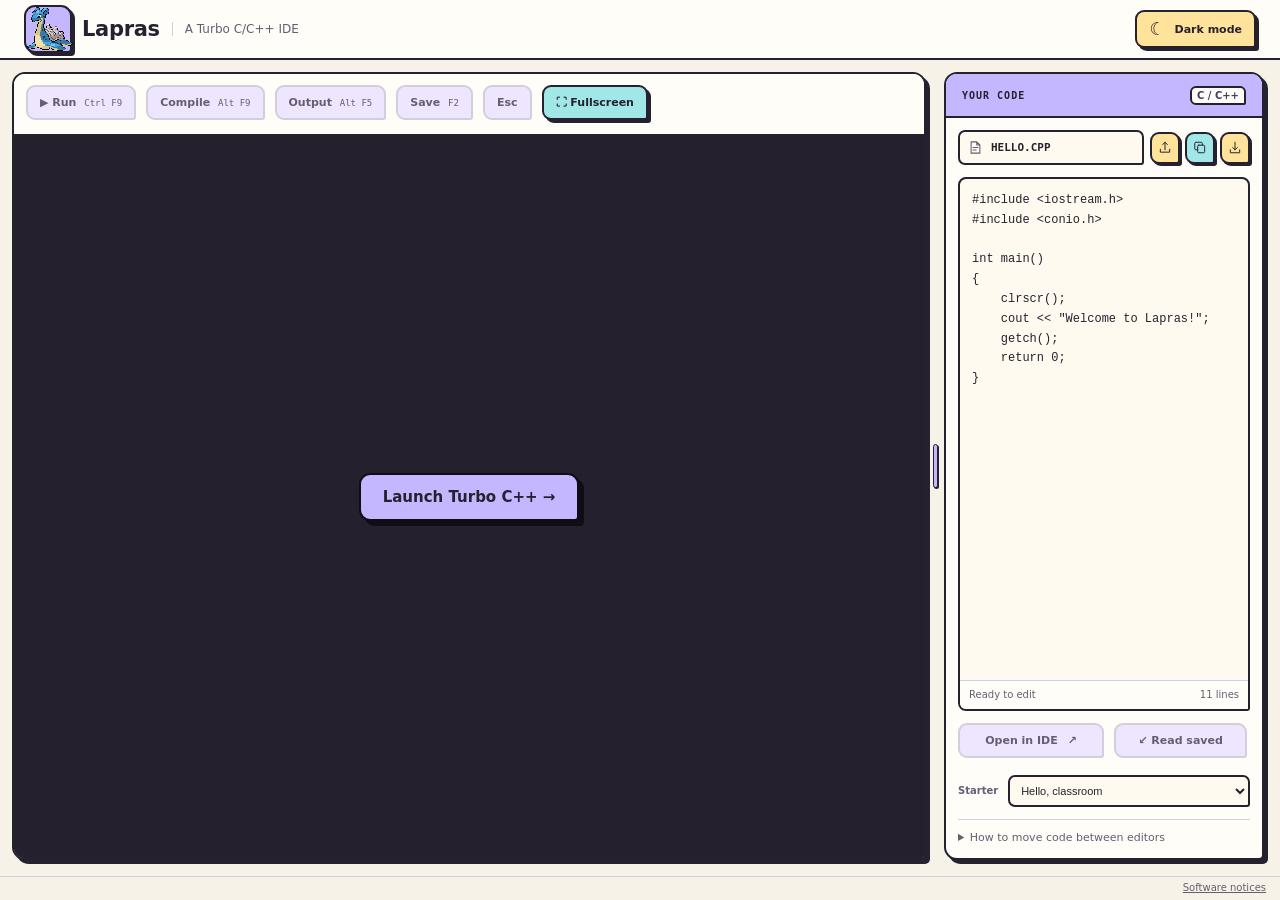
==== commit c63c47e0: "Style Lapras with pastel neobrutalist controls Add lavender controls, hard offset shadows, charcoal " ====
--- a/index.html
+++ b/index.html
@@ -1,4 +1,4 @@
-<!doctype html><html lang="en"><head><meta charset="utf-8"><meta name="viewport" content="width=device-width,initial-scale=1"><title>Turbo C/C++ IDE</title><link rel="icon" type="image/png" href="assets/lapras.png"><meta name="color-scheme" content="light dark"><script>try{document.documentElement.dataset.theme=localStorage.getItem('turbo-classroom-theme')||(matchMedia('(prefers-color-scheme: dark)').matches?'dark':'light')}catch{document.documentElement.dataset.theme='light'}</script><link rel="stylesheet" href="lapras-ui-v20.css"></head><body>
+<!doctype html><html lang="en"><head><meta charset="utf-8"><meta name="viewport" content="width=device-width,initial-scale=1"><title>Turbo C/C++ IDE</title><link rel="icon" type="image/png" href="assets/lapras.png"><meta name="color-scheme" content="light dark"><script>try{document.documentElement.dataset.theme=localStorage.getItem('turbo-classroom-theme')||(matchMedia('(prefers-color-scheme: dark)').matches?'dark':'light')}catch{document.documentElement.dataset.theme='light'}</script><link rel="stylesheet" href="lapras-ui-v20.css"><link rel="stylesheet" href="lapras-neobrutal-v1.css"></head><body>
 <header><a class="brand" href="./"><span class="brand-sprite"><img src="assets/lapras.png" alt="Cute Lapras pixel sprite" width="80" height="80"></span><div class="brand-text">Lapras<span class="brand-description">A Turbo C/C++ IDE</span></div></a><button id="theme-toggle" class="theme-toggle" type="button" aria-label="Switch to dark theme" aria-pressed="false"><span id="theme-icon" aria-hidden="true">☾</span><span id="theme-label">Dark mode</span></button></header>
 <main><div class="workspace"><section class="machine"><div class="toolbar"><button data-keys="17,120" disabled>▶ Run <kbd>Ctrl F9</kbd></button><button data-keys="18,120" disabled>Compile <kbd>Alt F9</kbd></button><button data-keys="18,116" disabled>Output <kbd>Alt F5</kbd></button><button data-keys="113" disabled>Save <kbd>F2</kbd></button><button data-keys="27" disabled>Esc</button><button id="full">⛶ Fullscreen</button></div><span id="status" class="sr-only" role="status">Ready to start</span><div id="screen"><canvas id="dos" tabindex="0" aria-label="Turbo C++ DOS workspace"></canvas><div id="launch"><button id="start" class="primary">Launch Turbo C++ →</button></div></div></section>
 <div id="panel-divider" role="separator" aria-label="Resize code panel" aria-orientation="vertical" aria-valuemin="260" aria-valuemax="680" aria-valuenow="320" tabindex="0" title="Drag to resize · arrow keys to adjust · double-click to reset"><span></span></div><aside class="code-panel" aria-label="Code editor panel">
--- a/lapras-neobrutal-v1.css
+++ b/lapras-neobrutal-v1.css
@@ -0,0 +1,49 @@
+/* Pastel neobrutalism: solid outlines, offset shadows, compact controls. */
+:root{--cream:#f7f2e8;--ink:#25212e;--panel:#fffdf8;--field:#fffaf0;--muted:#655e72;--soft:#eee5ff;--green:#7253b5;--accent-ink:#fff;--line:#d5ccdd;--neo-edge:#25212e;--neo-lavender:#c5b7ff;--neo-cyan:#a2e7e8;--neo-yellow:#ffe39a;--neo-shadow:4px 4px 0 var(--neo-edge)}
+:root[data-theme="dark"]{--cream:#201c29;--ink:#f3edf9;--panel:#302a3d;--field:#252130;--muted:#c3b7d0;--soft:#41344f;--green:#c5b7ff;--accent-ink:#25212e;--line:#685975;--neo-edge:#100d17;--shadow:4px 4px 0 #100d17}
+body{font-family:'Trebuchet MS',system-ui,sans-serif}
+body header{border-bottom:2px solid var(--neo-edge);background:var(--panel)}
+body .brand{font-weight:800;letter-spacing:-.3px}
+body .brand-description{letter-spacing:0;border-color:var(--line)}
+body .brand-sprite{background:var(--neo-lavender);border:2px solid var(--neo-edge);border-radius:11px 11px 4px 11px;box-shadow:3px 3px 0 var(--neo-edge)}
+body main{padding:12px 16px 16px 12px}
+body .machine,body .code-panel{border:2px solid var(--neo-edge);border-radius:13px 13px 5px 13px;box-shadow:var(--neo-shadow);background:var(--panel)}
+body .machine>.toolbar{background:var(--panel);border-bottom:2px solid var(--neo-edge);padding:11px 12px 14px;gap:10px}
+body .machine .toolbar button,body .theme-toggle,body .transfer-actions button,body .file-tools button{border:2px solid var(--neo-edge);border-radius:9px 9px 3px 9px;background:var(--neo-lavender);color:#25212e;box-shadow:3px 3px 0 var(--neo-edge);font-weight:800;transition:transform 120ms ease,box-shadow 120ms ease,background 120ms ease}
+body .machine .toolbar button{padding:9px 12px}
+body .machine .toolbar button kbd{color:#504461;font-weight:500}
+body .machine .toolbar button[data-keys="17,120"]:not(:disabled){background:#b29af4;color:#21172f;border-color:var(--neo-edge);box-shadow:3px 3px 0 var(--neo-edge)}
+body .machine .toolbar button[data-keys="17,120"]:not(:disabled) kbd{color:#443259}
+body .machine .toolbar button#full{background:var(--neo-cyan)}
+body .machine .toolbar button:not(:disabled):hover,body .machine .toolbar button[data-keys="17,120"]:not(:disabled):hover,body .theme-toggle:hover,body .transfer-actions button:not(:disabled):hover,body .file-tools button:hover{background:#dacfff;border-color:var(--neo-edge);box-shadow:4px 5px 0 var(--neo-edge);transform:translate(-1px,-2px);filter:none}
+body .machine .toolbar button:not(:disabled):active,body .theme-toggle:active,body .transfer-actions button:not(:disabled):active,body .file-tools button:active{transform:translate(3px,3px);box-shadow:none}
+body .machine .toolbar button:disabled,body .transfer-actions button:disabled{background:var(--soft);color:var(--muted);border-color:var(--line);box-shadow:none;opacity:1;transform:none}
+body .machine .toolbar button:disabled kbd{color:var(--muted)}
+body button:focus-visible,body .machine .toolbar button:focus-visible,body input:focus-visible,body select:focus-visible{outline:3px solid var(--green);outline-offset:4px}
+body .theme-toggle{padding:8px 12px;background:var(--neo-yellow);font-size:11px}
+body .code-panel .panel-head{background:var(--neo-lavender);color:#25212e;border-bottom:2px solid var(--neo-edge);font-weight:800}
+body .panel-badge{background:#fffdf8;color:#4c3c65;border:2px solid var(--neo-edge);border-radius:6px 6px 2px 6px;padding:2px 5px;font-weight:700}
+body .code-panel .aside-inner{gap:12px;padding:12px}
+body .file-tools{gap:5px}
+body .file-tools button{background:var(--neo-yellow);box-shadow:2px 2px 0 var(--neo-edge);width:30px;height:32px;padding:6px;flex:none}
+body .file-tools #copy{background:var(--neo-cyan)}
+body .file-name{border:2px solid var(--neo-edge);background:var(--field);border-radius:7px 7px 3px 7px}
+body .file-name input{font-weight:700}
+body .editor-shell{border:2px solid var(--neo-edge);border-radius:8px 8px 3px 8px;background:var(--field)}
+body .editor-shell:focus-within{border-color:var(--green);box-shadow:2px 2px 0 var(--neo-edge)}
+body .editor-status{background:var(--panel);border-top:1px solid var(--line)}
+body .transfer-actions{gap:10px;padding-right:3px;padding-bottom:3px}
+body .transfer-actions button{padding:9px 5px;font-size:11px}
+body .transfer-actions #retrieve:not(:disabled){background:var(--neo-cyan)}
+body .starter-row select{border:2px solid var(--neo-edge);border-radius:7px 7px 3px 7px;background:var(--field);padding:7px;color:var(--ink)}
+body .editor-help{border-top:1px solid var(--line);font-size:11px}
+body .machine>#screen,body #screen:fullscreen{background:#17151d}
+body #launch{background:#24202d}
+body #launch #start{background:var(--neo-lavender);border:2px solid #100d17;color:#25212e;box-shadow:5px 5px 0 #100d17;border-radius:11px 11px 4px 11px;padding:13px 22px}
+body #launch #start:hover{background:#dbceff;filter:none;transform:translate(-1px,-2px);box-shadow:6px 7px 0 #100d17}
+body #launch #start:active{transform:translate(5px,5px);box-shadow:none}
+body #panel-divider span{height:44px;width:5px;border:1px solid var(--neo-edge);border-radius:3px;background:var(--neo-lavender);box-shadow:1px 1px 0 var(--neo-edge)}
+body #panel-divider:hover span,body #panel-divider:focus-visible span,body.is-resizing #panel-divider span{background:var(--neo-cyan);box-shadow:2px 2px 0 var(--neo-edge)}
+body footer{border-top:1px solid var(--line);background:var(--cream)}
+@media(max-width:550px){body main{padding:10px 12px 14px 10px}body .machine>.toolbar{gap:8px;padding:10px 9px 13px}body .machine .toolbar button{padding:8px 9px}body .machine .toolbar kbd{display:none}body .theme-toggle{gap:5px;padding:8px}.brand-description{font-size:10px}}
+@media(prefers-reduced-motion:reduce){body .machine .toolbar button,body .theme-toggle,body .transfer-actions button,body .file-tools button{transition:none}}
